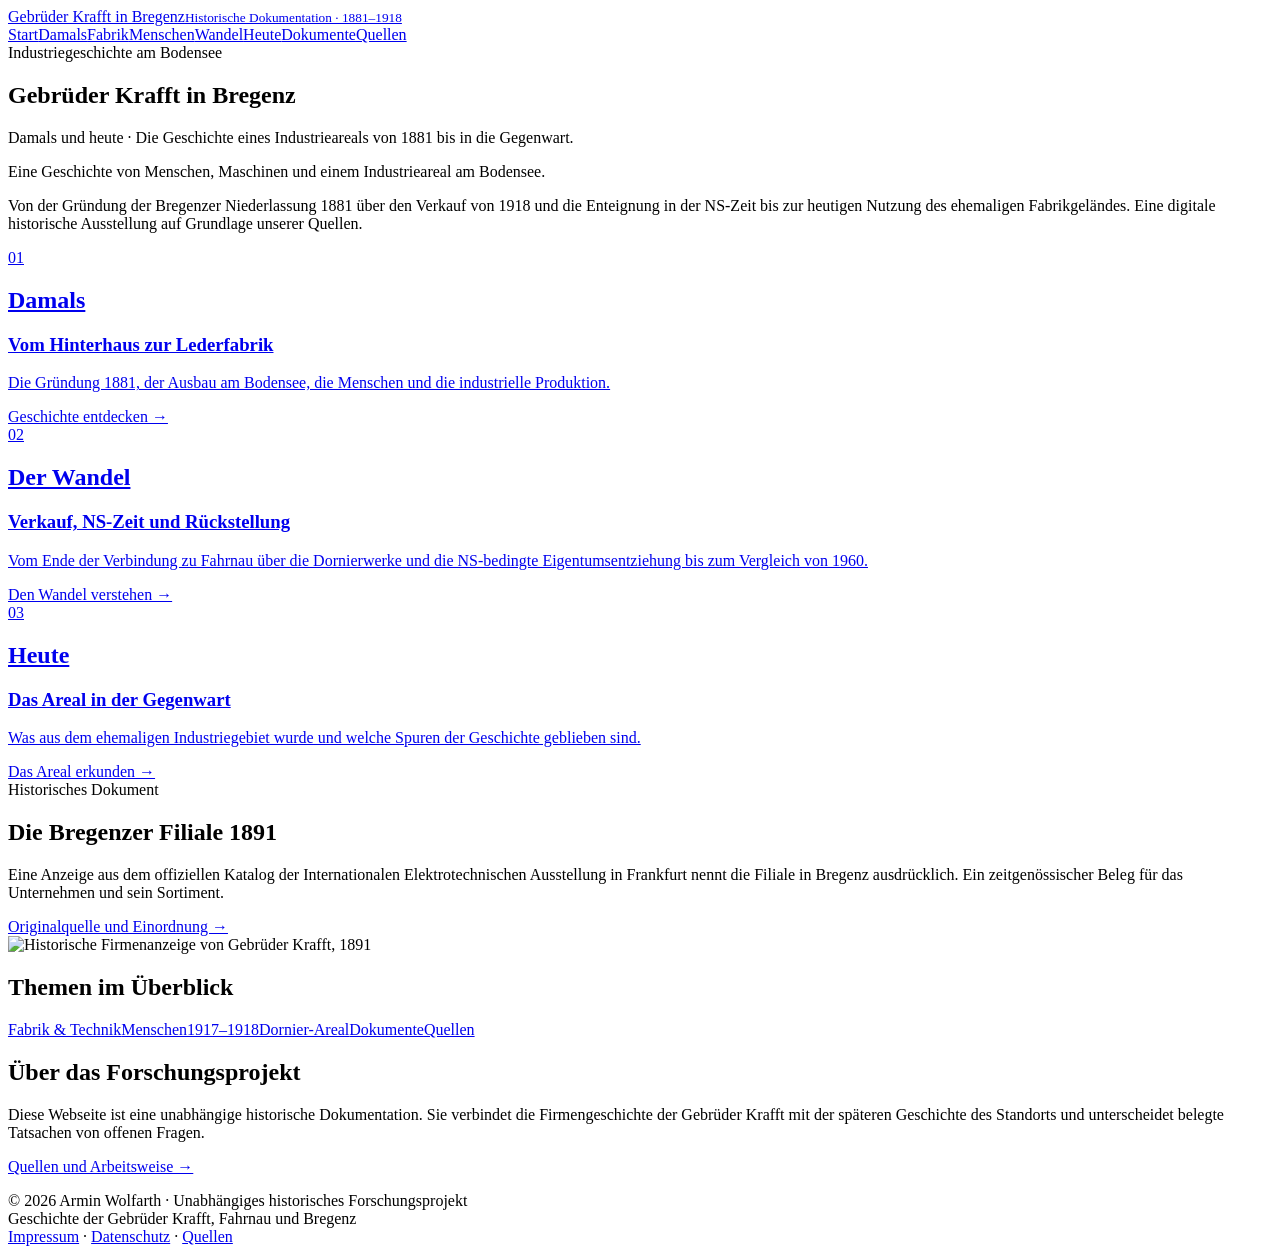
==== index.html @ 7844aec3 "Add files via upload" ====
<!DOCTYPE html>
<html lang="de"><head><meta charset="utf-8"/><meta content="width=device-width, initial-scale=1" name="viewport"/><meta content="noindex,nofollow" name="robots"/><title>Von Fahrnau nach Bregenz | Gebrüder Krafft in Bregenz</title><meta content="Die österreichische Niederlassung der Gebrüder Krafft und ihre Geschichte von 1881 bis 1918." name="description"/><link href="assets/style.css" rel="stylesheet"/></head><body><header><div class="wrap top"><a class="brand" href="index.html">Gebrüder Krafft in Bregenz<small>Historische Dokumentation · 1881–1918</small></a><nav aria-label="Hauptnavigation"><a aria-current="page" href="index.html">Start</a><a href="gruendung.html">Damals</a><a href="fabrik.html">Fabrik</a><a href="menschen.html">Menschen</a><a href="kriegsjahre.html">Wandel</a><a href="areal-heute.html">Heute</a><a href="dokumente.html">Dokumente</a><a href="quellen.html">Quellen</a></nav></div></header><main><section class="hero"><div class="wrap"><div class="eyebrow">Industriegeschichte am Bodensee</div><h1>Gebrüder Krafft in Bregenz</h1><p>Damals und heute · Die Geschichte eines Industrieareals von 1881 bis in die Gegenwart.</p></div></section><div class="wrap"><section class="intro"><p class="lead">Eine Geschichte von Menschen, Maschinen und einem Industrieareal am Bodensee.</p><p>Von der Gründung der Bregenzer Niederlassung 1881 über den Verkauf von 1918 und die Enteignung in der NS-Zeit bis zur heutigen Nutzung des ehemaligen Fabrikgeländes. Eine digitale historische Ausstellung auf Grundlage unserer Quellen.</p></section><section class="section"><div class="exhibit-grid"><a class="exhibit" href="gruendung.html"><span class="exhibit-number">01</span><div><h2>Damals</h2><h3>Vom Hinterhaus zur Lederfabrik</h3><p>Die Gründung 1881, der Ausbau am Bodensee, die Menschen und die industrielle Produktion.</p><span class="more">Geschichte entdecken →</span></div></a><a class="exhibit" href="areal-heute.html#ns-zeit"><span class="exhibit-number">02</span><div><h2>Der Wandel</h2><h3>Verkauf, NS-Zeit und Rückstellung</h3><p>Vom Ende der Verbindung zu Fahrnau über die Dornierwerke und die NS-bedingte Eigentumsentziehung bis zum Vergleich von 1960.</p><span class="more">Den Wandel verstehen →</span></div></a><a class="exhibit" href="areal-heute.html"><span class="exhibit-number">03</span><div><h2>Heute</h2><h3>Das Areal in der Gegenwart</h3><p>Was aus dem ehemaligen Industriegebiet wurde und welche Spuren der Geschichte geblieben sind.</p><span class="more">Das Areal erkunden →</span></div></a></div></section><section class="section"><div class="feature"><div><span class="eyebrow dark">Historisches Dokument</span><h2>Die Bregenzer Filiale 1891</h2><p>Eine Anzeige aus dem offiziellen Katalog der Internationalen Elektrotechnischen Ausstellung in Frankfurt nennt die Filiale in Bregenz ausdrücklich. Ein zeitgenössischer Beleg für das Unternehmen und sein Sortiment.</p><a class="more" href="dokumente.html">Originalquelle und Einordnung →</a></div><img alt="Historische Firmenanzeige von Gebrüder Krafft, 1891" loading="lazy" src="assets/anzeige-1891.png"/></div></section><section class="section"><h2>Themen im Überblick</h2><div class="topic-links"><a href="fabrik.html">Fabrik &amp; Technik</a><a href="menschen.html">Menschen</a><a href="kriegsjahre.html">1917–1918</a><a href="areal-heute.html">Dornier-Areal</a><a href="dokumente.html">Dokumente</a><a href="quellen.html">Quellen</a></div></section><section class="section"><h2>Über das Forschungsprojekt</h2><p>Diese Webseite ist eine unabhängige historische Dokumentation. Sie verbindet die Firmengeschichte der Gebrüder Krafft mit der späteren Geschichte des Standorts und unterscheidet belegte Tatsachen von offenen Fragen.</p><p><a class="more" href="quellen.html">Quellen und Arbeitsweise →</a></p></section></div></main><footer class="footer"><div class="wrap foot"><div>© 2026 Armin Wolfarth · Unabhängiges historisches Forschungsprojekt<br/>Geschichte der Gebrüder Krafft, Fahrnau und Bregenz</div><div><a href="impressum.html">Impressum</a> · <a href="datenschutz.html">Datenschutz</a> · <a href="quellen.html">Quellen</a></div></div></footer></body></html>
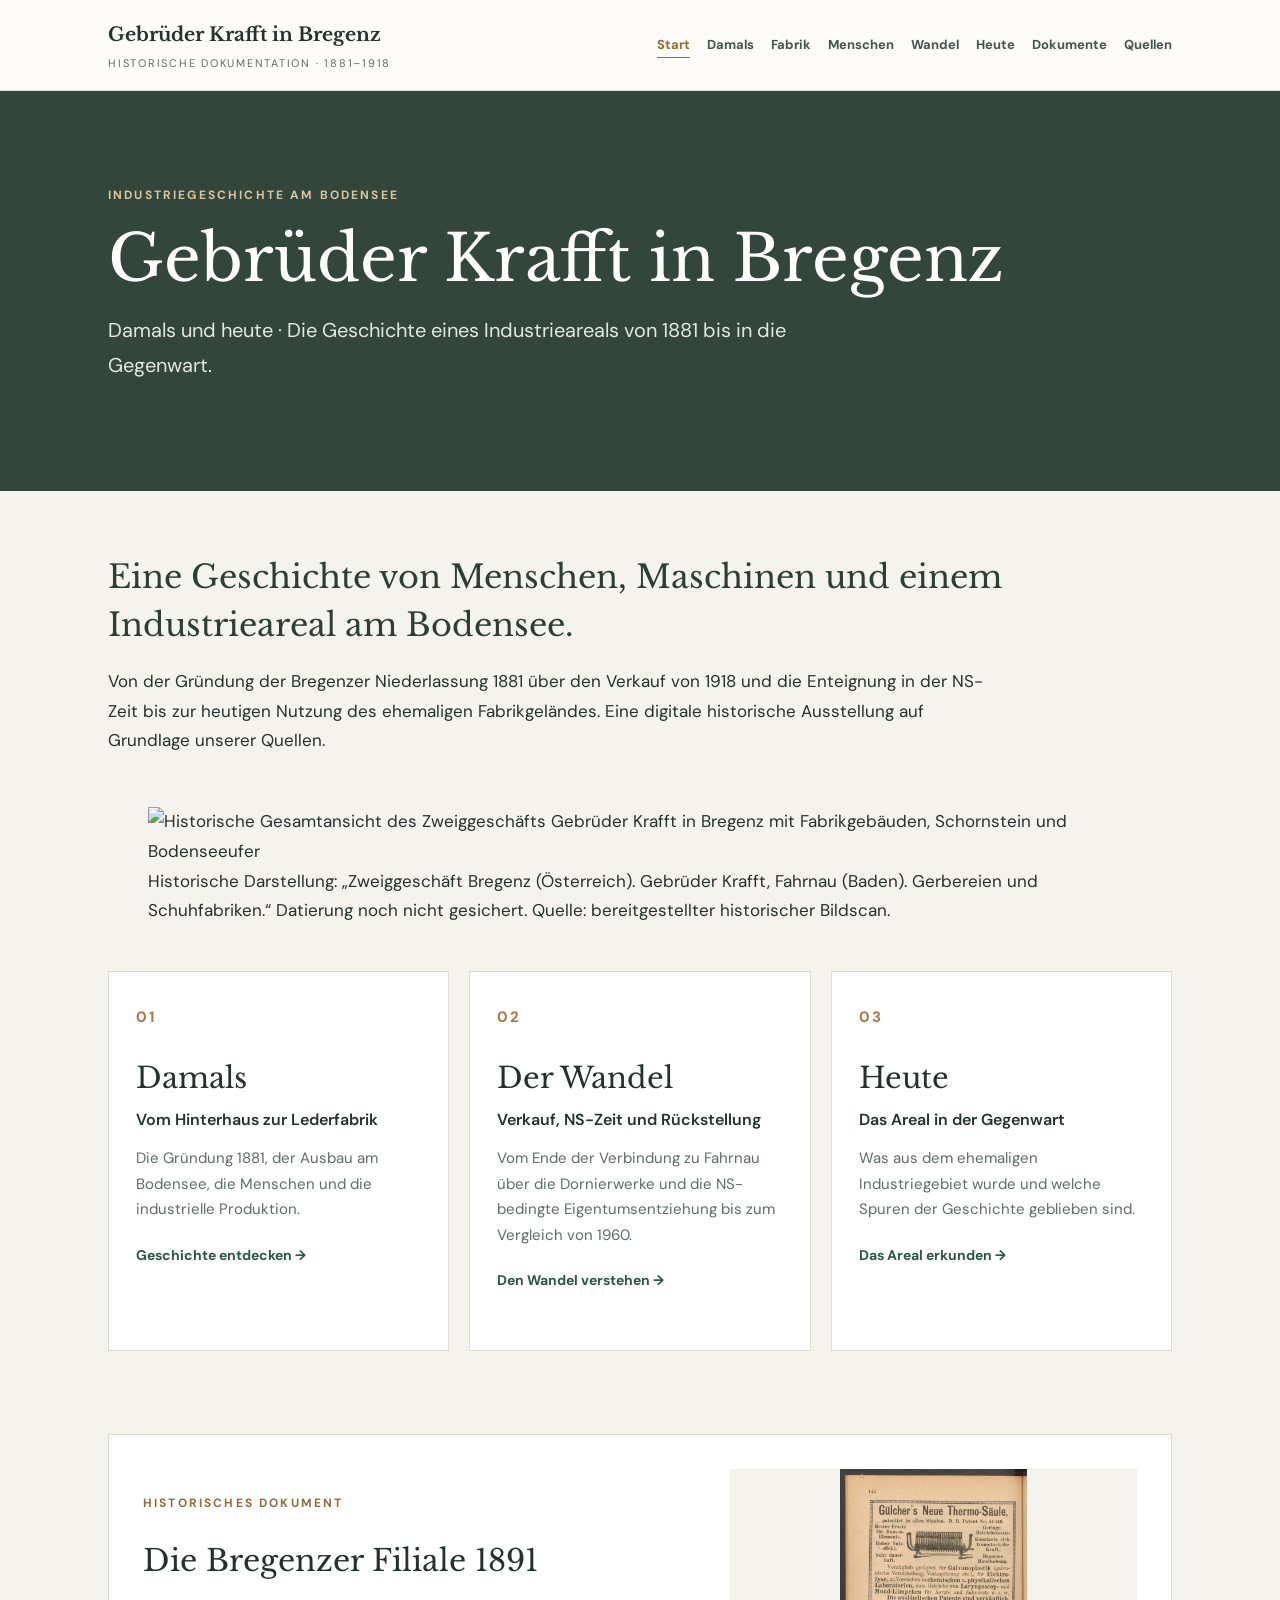
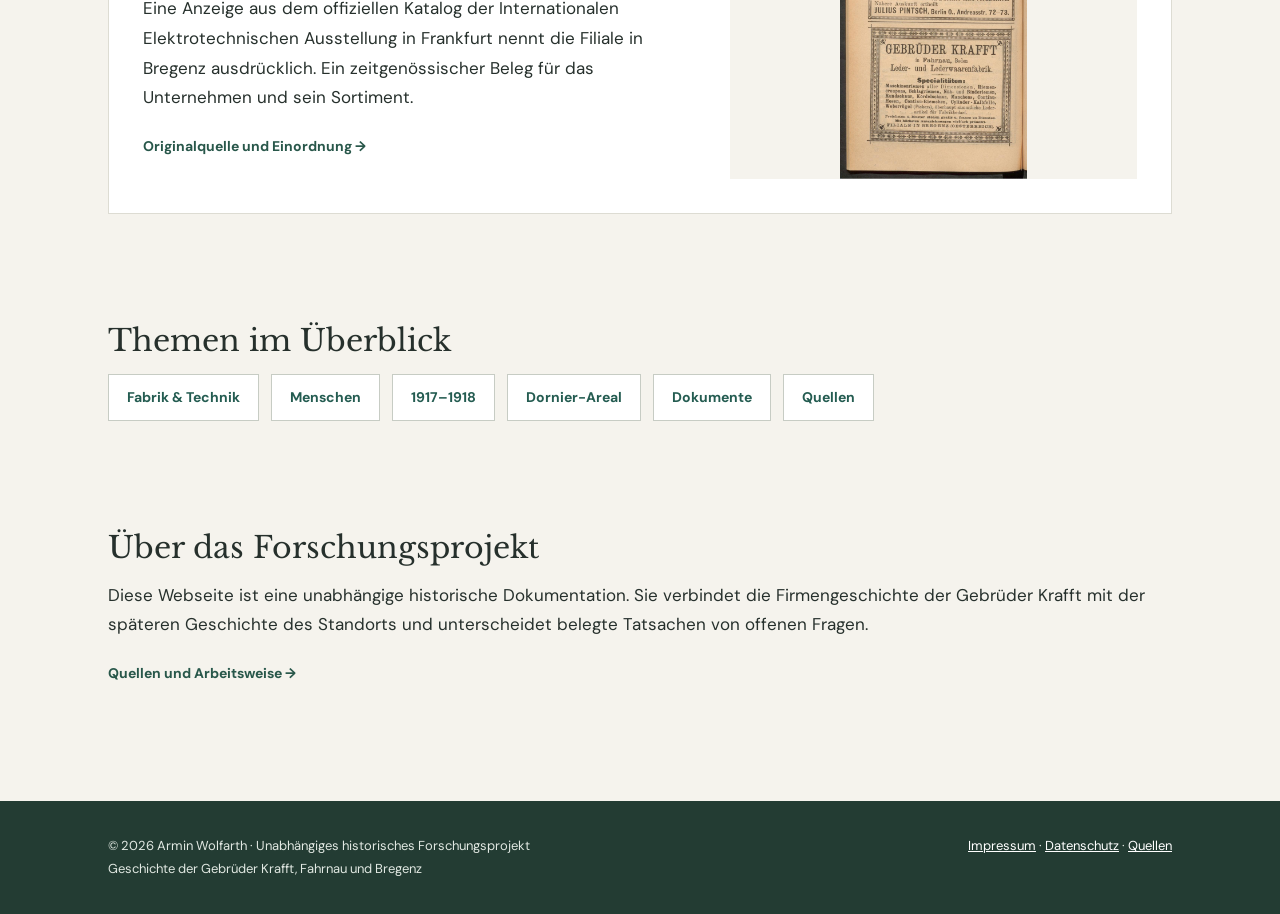
==== commit 976abe46: "Add files via upload" ====
--- a/index.html
+++ b/index.html
@@ -1,2 +1,3 @@
 <!DOCTYPE html>
-<html lang="de"><head><meta charset="utf-8"/><meta content="width=device-width, initial-scale=1" name="viewport"/><meta content="noindex,nofollow" name="robots"/><title>Von Fahrnau nach Bregenz | Gebrüder Krafft in Bregenz</title><meta content="Die österreichische Niederlassung der Gebrüder Krafft und ihre Geschichte von 1881 bis 1918." name="description"/><link href="assets/style.css" rel="stylesheet"/></head><body><header><div class="wrap top"><a class="brand" href="index.html">Gebrüder Krafft in Bregenz<small>Historische Dokumentation · 1881–1918</small></a><nav aria-label="Hauptnavigation"><a aria-current="page" href="index.html">Start</a><a href="gruendung.html">Damals</a><a href="fabrik.html">Fabrik</a><a href="menschen.html">Menschen</a><a href="kriegsjahre.html">Wandel</a><a href="areal-heute.html">Heute</a><a href="dokumente.html">Dokumente</a><a href="quellen.html">Quellen</a></nav></div></header><main><section class="hero"><div class="wrap"><div class="eyebrow">Industriegeschichte am Bodensee</div><h1>Gebrüder Krafft in Bregenz</h1><p>Damals und heute · Die Geschichte eines Industrieareals von 1881 bis in die Gegenwart.</p></div></section><div class="wrap"><section class="intro"><p class="lead">Eine Geschichte von Menschen, Maschinen und einem Industrieareal am Bodensee.</p><p>Von der Gründung der Bregenzer Niederlassung 1881 über den Verkauf von 1918 und die Enteignung in der NS-Zeit bis zur heutigen Nutzung des ehemaligen Fabrikgeländes. Eine digitale historische Ausstellung auf Grundlage unserer Quellen.</p></section><section class="section"><div class="exhibit-grid"><a class="exhibit" href="gruendung.html"><span class="exhibit-number">01</span><div><h2>Damals</h2><h3>Vom Hinterhaus zur Lederfabrik</h3><p>Die Gründung 1881, der Ausbau am Bodensee, die Menschen und die industrielle Produktion.</p><span class="more">Geschichte entdecken →</span></div></a><a class="exhibit" href="areal-heute.html#ns-zeit"><span class="exhibit-number">02</span><div><h2>Der Wandel</h2><h3>Verkauf, NS-Zeit und Rückstellung</h3><p>Vom Ende der Verbindung zu Fahrnau über die Dornierwerke und die NS-bedingte Eigentumsentziehung bis zum Vergleich von 1960.</p><span class="more">Den Wandel verstehen →</span></div></a><a class="exhibit" href="areal-heute.html"><span class="exhibit-number">03</span><div><h2>Heute</h2><h3>Das Areal in der Gegenwart</h3><p>Was aus dem ehemaligen Industriegebiet wurde und welche Spuren der Geschichte geblieben sind.</p><span class="more">Das Areal erkunden →</span></div></a></div></section><section class="section"><div class="feature"><div><span class="eyebrow dark">Historisches Dokument</span><h2>Die Bregenzer Filiale 1891</h2><p>Eine Anzeige aus dem offiziellen Katalog der Internationalen Elektrotechnischen Ausstellung in Frankfurt nennt die Filiale in Bregenz ausdrücklich. Ein zeitgenössischer Beleg für das Unternehmen und sein Sortiment.</p><a class="more" href="dokumente.html">Originalquelle und Einordnung →</a></div><img alt="Historische Firmenanzeige von Gebrüder Krafft, 1891" loading="lazy" src="assets/anzeige-1891.png"/></div></section><section class="section"><h2>Themen im Überblick</h2><div class="topic-links"><a href="fabrik.html">Fabrik &amp; Technik</a><a href="menschen.html">Menschen</a><a href="kriegsjahre.html">1917–1918</a><a href="areal-heute.html">Dornier-Areal</a><a href="dokumente.html">Dokumente</a><a href="quellen.html">Quellen</a></div></section><section class="section"><h2>Über das Forschungsprojekt</h2><p>Diese Webseite ist eine unabhängige historische Dokumentation. Sie verbindet die Firmengeschichte der Gebrüder Krafft mit der späteren Geschichte des Standorts und unterscheidet belegte Tatsachen von offenen Fragen.</p><p><a class="more" href="quellen.html">Quellen und Arbeitsweise →</a></p></section></div></main><footer class="footer"><div class="wrap foot"><div>© 2026 Armin Wolfarth · Unabhängiges historisches Forschungsprojekt<br/>Geschichte der Gebrüder Krafft, Fahrnau und Bregenz</div><div><a href="impressum.html">Impressum</a> · <a href="datenschutz.html">Datenschutz</a> · <a href="quellen.html">Quellen</a></div></div></footer></body></html>+
+<html lang="de"><head><meta charset="utf-8"/><meta content="width=device-width, initial-scale=1" name="viewport"/><meta content="noindex,nofollow" name="robots"/><title>Von Fahrnau nach Bregenz | Gebrüder Krafft in Bregenz</title><meta content="Die österreichische Niederlassung der Gebrüder Krafft und ihre Geschichte von 1881 bis 1918." name="description"/><link href="assets/style.css" rel="stylesheet"/></head><body><header><div class="wrap top"><a class="brand" href="index.html">Gebrüder Krafft in Bregenz<small>Historische Dokumentation · 1881–1918</small></a><nav aria-label="Hauptnavigation"><a aria-current="page" href="index.html">Start</a><a href="gruendung.html">Damals</a><a href="fabrik.html">Fabrik</a><a href="menschen.html">Menschen</a><a href="kriegsjahre.html">Wandel</a><a href="areal-heute.html">Heute</a><a href="dokumente.html">Dokumente</a><a href="quellen.html">Quellen</a></nav></div></header><main><section class="hero"><div class="wrap"><div class="eyebrow">Industriegeschichte am Bodensee</div><h1>Gebrüder Krafft in Bregenz</h1><p>Damals und heute · Die Geschichte eines Industrieareals von 1881 bis in die Gegenwart.</p></div></section><div class="wrap"><section class="intro"><p class="lead">Eine Geschichte von Menschen, Maschinen und einem Industrieareal am Bodensee.</p><p>Von der Gründung der Bregenzer Niederlassung 1881 über den Verkauf von 1918 und die Enteignung in der NS-Zeit bis zur heutigen Nutzung des ehemaligen Fabrikgeländes. Eine digitale historische Ausstellung auf Grundlage unserer Quellen.</p></section><figure class="historic-view"><img alt="Historische Gesamtansicht des Zweiggeschäfts Gebrüder Krafft in Bregenz mit Fabrikgebäuden, Schornstein und Bodenseeufer" loading="lazy" src="assets/krafft-bregenz-historische-ansicht.jpg"/><figcaption>Historische Darstellung: „Zweiggeschäft Bregenz (Österreich). Gebrüder Krafft, Fahrnau (Baden). Gerbereien und Schuhfabriken.“ Datierung noch nicht gesichert. Quelle: bereitgestellter historischer Bildscan.</figcaption></figure><section class="section"><div class="exhibit-grid"><a class="exhibit" href="gruendung.html"><span class="exhibit-number">01</span><div><h2>Damals</h2><h3>Vom Hinterhaus zur Lederfabrik</h3><p>Die Gründung 1881, der Ausbau am Bodensee, die Menschen und die industrielle Produktion.</p><span class="more">Geschichte entdecken →</span></div></a><a class="exhibit" href="areal-heute.html#ns-zeit"><span class="exhibit-number">02</span><div><h2>Der Wandel</h2><h3>Verkauf, NS-Zeit und Rückstellung</h3><p>Vom Ende der Verbindung zu Fahrnau über die Dornierwerke und die NS-bedingte Eigentumsentziehung bis zum Vergleich von 1960.</p><span class="more">Den Wandel verstehen →</span></div></a><a class="exhibit" href="areal-heute.html"><span class="exhibit-number">03</span><div><h2>Heute</h2><h3>Das Areal in der Gegenwart</h3><p>Was aus dem ehemaligen Industriegebiet wurde und welche Spuren der Geschichte geblieben sind.</p><span class="more">Das Areal erkunden →</span></div></a></div></section><section class="section"><div class="feature"><div><span class="eyebrow dark">Historisches Dokument</span><h2>Die Bregenzer Filiale 1891</h2><p>Eine Anzeige aus dem offiziellen Katalog der Internationalen Elektrotechnischen Ausstellung in Frankfurt nennt die Filiale in Bregenz ausdrücklich. Ein zeitgenössischer Beleg für das Unternehmen und sein Sortiment.</p><a class="more" href="dokumente.html">Originalquelle und Einordnung →</a></div><img alt="Historische Firmenanzeige von Gebrüder Krafft, 1891" loading="lazy" src="assets/anzeige-1891.png"/></div></section><section class="section"><h2>Themen im Überblick</h2><div class="topic-links"><a href="fabrik.html">Fabrik &amp; Technik</a><a href="menschen.html">Menschen</a><a href="kriegsjahre.html">1917–1918</a><a href="areal-heute.html">Dornier-Areal</a><a href="dokumente.html">Dokumente</a><a href="quellen.html">Quellen</a></div></section><section class="section"><h2>Über das Forschungsprojekt</h2><p>Diese Webseite ist eine unabhängige historische Dokumentation. Sie verbindet die Firmengeschichte der Gebrüder Krafft mit der späteren Geschichte des Standorts und unterscheidet belegte Tatsachen von offenen Fragen.</p><p><a class="more" href="quellen.html">Quellen und Arbeitsweise →</a></p></section></div></main><footer class="footer"><div class="wrap foot"><div>© 2026 Armin Wolfarth · Unabhängiges historisches Forschungsprojekt<br/>Geschichte der Gebrüder Krafft, Fahrnau und Bregenz</div><div><a href="impressum.html">Impressum</a> · <a href="datenschutz.html">Datenschutz</a> · <a href="quellen.html">Quellen</a></div></div></footer></body></html>
--- a/assets/style.css
+++ b/assets/style.css
@@ -0,0 +1,9 @@
+@import url('https://fonts.googleapis.com/css2?family=DM+Sans:wght@400;500;600;700&family=Libre+Baskerville:wght@400;700&display=swap');
+:root{--ink:#23312e;--muted:#61706b;--paper:#f7f5ef;--white:#fff;--green:#284b40;--gold:#a57d42;--line:#deded5}
+*{box-sizing:border-box}html{scroll-behavior:smooth}body{margin:0;background:var(--paper);color:var(--ink);font:17px/1.75 'DM Sans',Arial,sans-serif}a{color:#245c51}a:hover{text-decoration-color:var(--gold)}.wrap{max-width:1120px;margin:auto;padding:0 28px}
+header{background:#fff;border-bottom:1px solid var(--line)}.top{display:flex;justify-content:space-between;align-items:center;gap:20px;min-height:90px}.brand{font-family:'Libre Baskerville',Georgia,serif;font-size:19px;font-weight:700;color:var(--ink);text-decoration:none}.brand small{display:block;font:11px/1.5 'DM Sans',sans-serif;letter-spacing:.16em;text-transform:uppercase;color:var(--muted);margin-top:4px}nav{display:flex;flex-wrap:wrap;gap:5px 17px}nav a{font-size:13px;font-weight:700;text-decoration:none;color:#45534e}nav a[aria-current=page]{color:#986b2d;text-decoration:underline;text-underline-offset:8px}.hero{background:linear-gradient(125deg,#243f36,#365c4c);color:#fff;padding:78px 0 75px}.eyebrow{text-transform:uppercase;letter-spacing:.18em;font-size:12px;font-weight:700;color:#d9c59e}.hero h1{font:clamp(35px,5vw,65px)/1.17 'Libre Baskerville',Georgia,serif;max-width:880px;margin:16px 0}.hero p{max-width:740px;color:#e1e9e2;font-size:19px}.intro{padding:53px 0 16px}.intro p{max-width:780px}.section{padding:28px 0 55px}h2{font:30px/1.3 'Libre Baskerville',Georgia,serif;margin:24px 0 14px}h3{font:21px/1.4 'Libre Baskerville',Georgia,serif}p{margin:0 0 18px}.lead{font-size:20px;color:#46574e}.cards{display:grid;grid-template-columns:repeat(3,1fr);gap:16px}.card{background:white;border:1px solid var(--line);padding:25px;text-decoration:none;color:var(--ink);display:block}.card:hover{border-color:var(--gold)}.card span{font-size:12px;letter-spacing:.1em;text-transform:uppercase;color:#946e3b}.card h3{margin:10px 0}.card p{color:var(--muted);font-size:15px;margin:0}.article{max-width:800px}.article h2{margin-top:40px}.article blockquote{border-left:3px solid var(--gold);margin:26px 0;padding:5px 0 5px 24px;color:#43554b;font-family:Georgia,serif;font-size:19px}.note{background:#e9ece5;border-left:3px solid var(--green);padding:17px 20px;margin:25px 0;font-size:15px}.timeline{border-left:2px solid #c4c9c1;margin:30px 0;padding-left:24px}.timeline p{margin-bottom:20px}.timeline strong{color:#946e3b}.figure{background:#fff;border:1px solid var(--line);padding:16px;margin:26px 0}.figure img{display:block;width:100%;height:auto;max-height:720px;object-fit:contain}.figure figcaption{font-size:13px;color:var(--muted);margin-top:12px}.sources li{margin:0 0 16px}.back{font-size:14px;font-weight:700}.footer{background:#233c33;color:#e1e8e2;padding:34px 0;font-size:13px}.footer a{color:#fff}.foot{display:flex;justify-content:space-between;gap:25px;flex-wrap:wrap}.tag{display:inline-block;border:1px solid #d6d8d0;padding:3px 9px;color:#52625b;font-size:12px;margin-right:7px}
+@media(max-width:850px){.top{display:block;padding:19px 0}nav{margin-top:20px}.cards{grid-template-columns:1fr 1fr}}@media(max-width:560px){.cards{grid-template-columns:1fr}.hero{padding:52px 0}.wrap{padding:0 19px}body{font-size:16px}}
+/* Ausstellungsgestaltung in Anlehnung an die Struktur von hoelzernesohle.de */
+:root{--ink:#26302c;--muted:#606b65;--paper:#f5f3ed;--green:#33483d;--gold:#a77841;--line:#dddcd3}
+header{background:#fdfcf8}.hero{background:#32463c;padding:94px 0 90px}.hero h1{max-width:900px}.hero p{font-size:20px;max-width:740px}.intro{padding-top:62px}.intro .lead{font:clamp(22px,3vw,32px)/1.5 'Libre Baskerville',Georgia,serif;max-width:900px;color:#2e3e35}.intro p{max-width:880px}.exhibit-grid{display:grid;grid-template-columns:repeat(3,minmax(0,1fr));gap:20px}.exhibit{background:#fff;border:1px solid var(--line);padding:32px 27px 30px;text-decoration:none;color:var(--ink);display:flex;flex-direction:column;min-height:380px;transition:transform .15s,border-color .15s}.exhibit:hover{transform:translateY(-3px);border-color:var(--gold)}.exhibit-number{color:#a77841;font-size:15px;font-weight:700;letter-spacing:.13em}.exhibit h2{font-size:29px;margin:30px 0 10px}.exhibit h3{font:600 16px/1.5 'DM Sans',sans-serif;margin:0 0 14px}.exhibit p{font-size:15px;line-height:1.7;color:var(--muted)}.more{font-size:14px;font-weight:700;color:#28574a;text-decoration:none}.exhibit .more{display:block;margin-top:20px}.feature{display:grid;grid-template-columns:1.15fr .85fr;gap:36px;align-items:center;background:#fff;border:1px solid var(--line);padding:34px}.feature img{width:100%;max-height:310px;object-fit:contain;background:#f5f3ed}.eyebrow.dark{color:#916d3d}.topic-links{display:flex;flex-wrap:wrap;gap:12px}.topic-links a{border:1px solid #c7ccc4;padding:10px 18px;background:#fff;text-decoration:none;font-size:14px;font-weight:700}.topic-links a:hover{border-color:var(--gold)}.article{padding-top:40px}.footer{margin-top:40px}
+@media(max-width:850px){.exhibit-grid{grid-template-columns:1fr}.exhibit{min-height:0}.feature{grid-template-columns:1fr}.hero{padding:65px 0}}
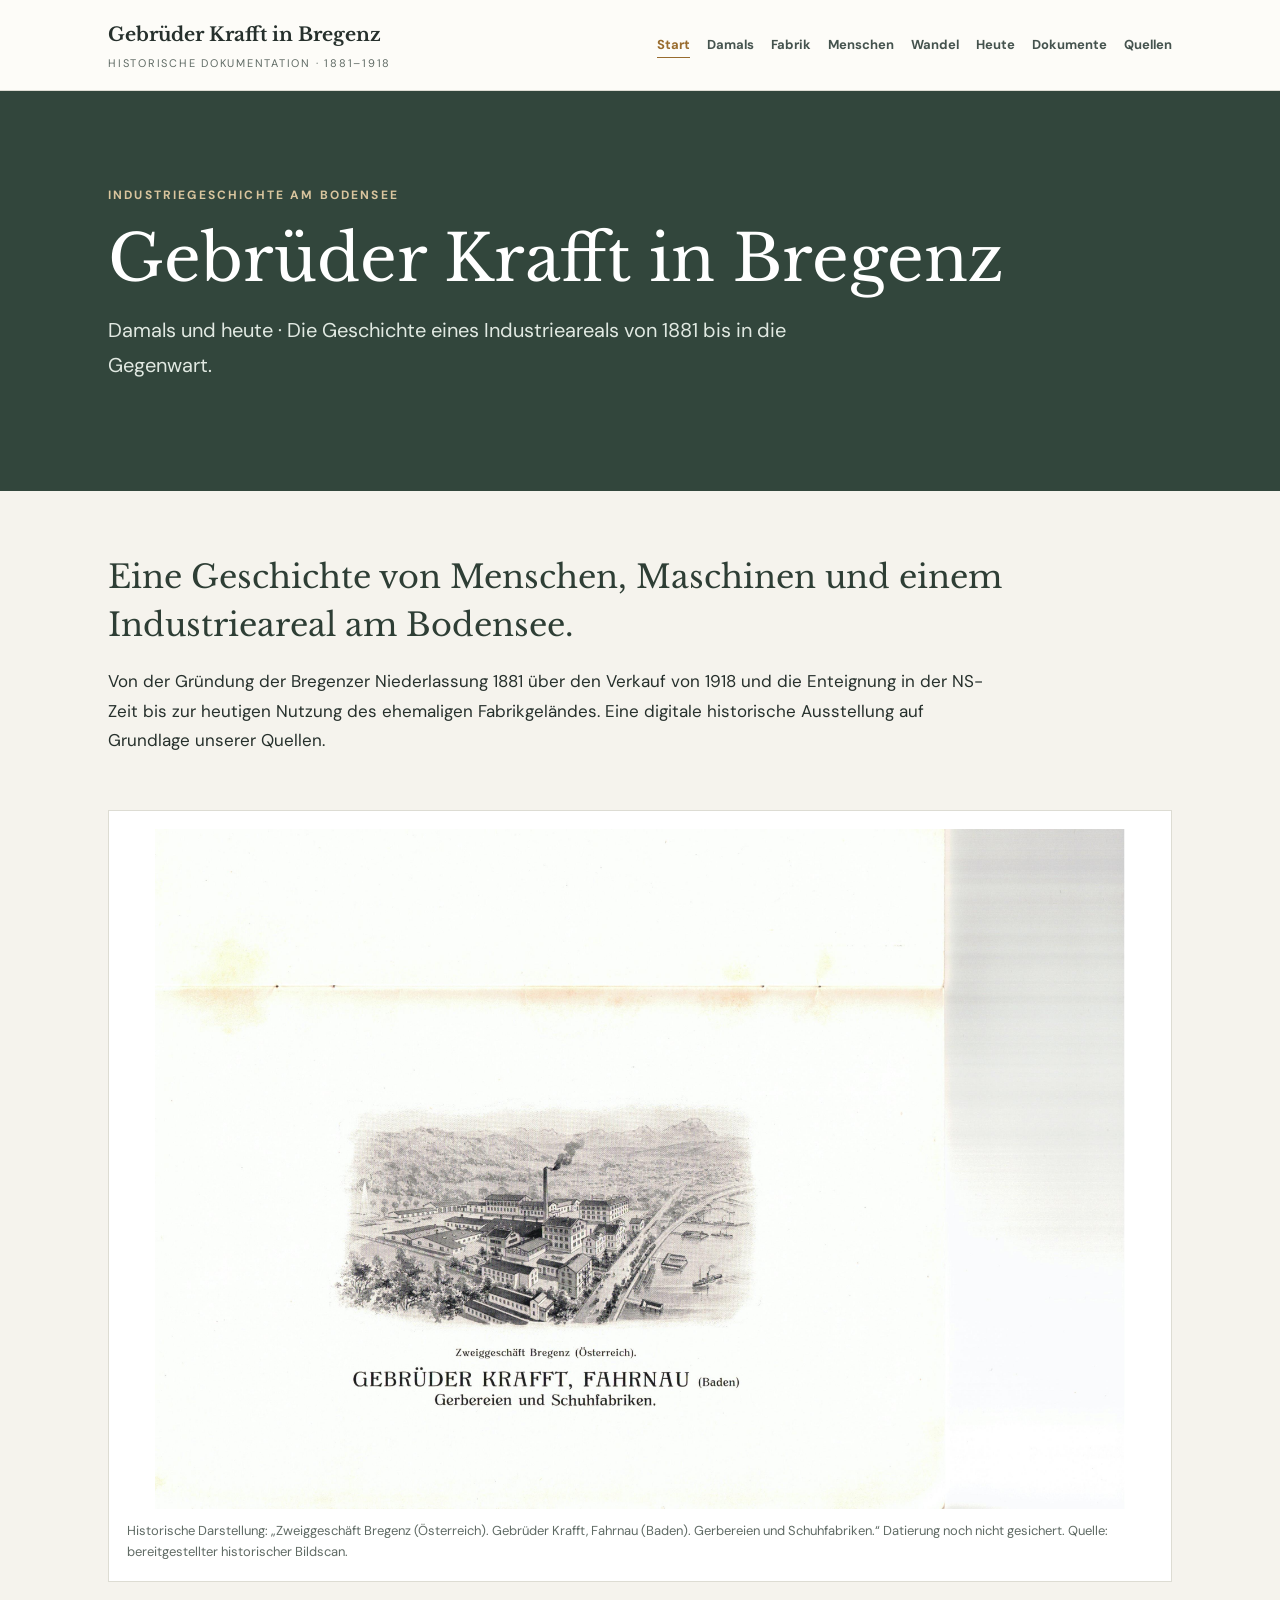
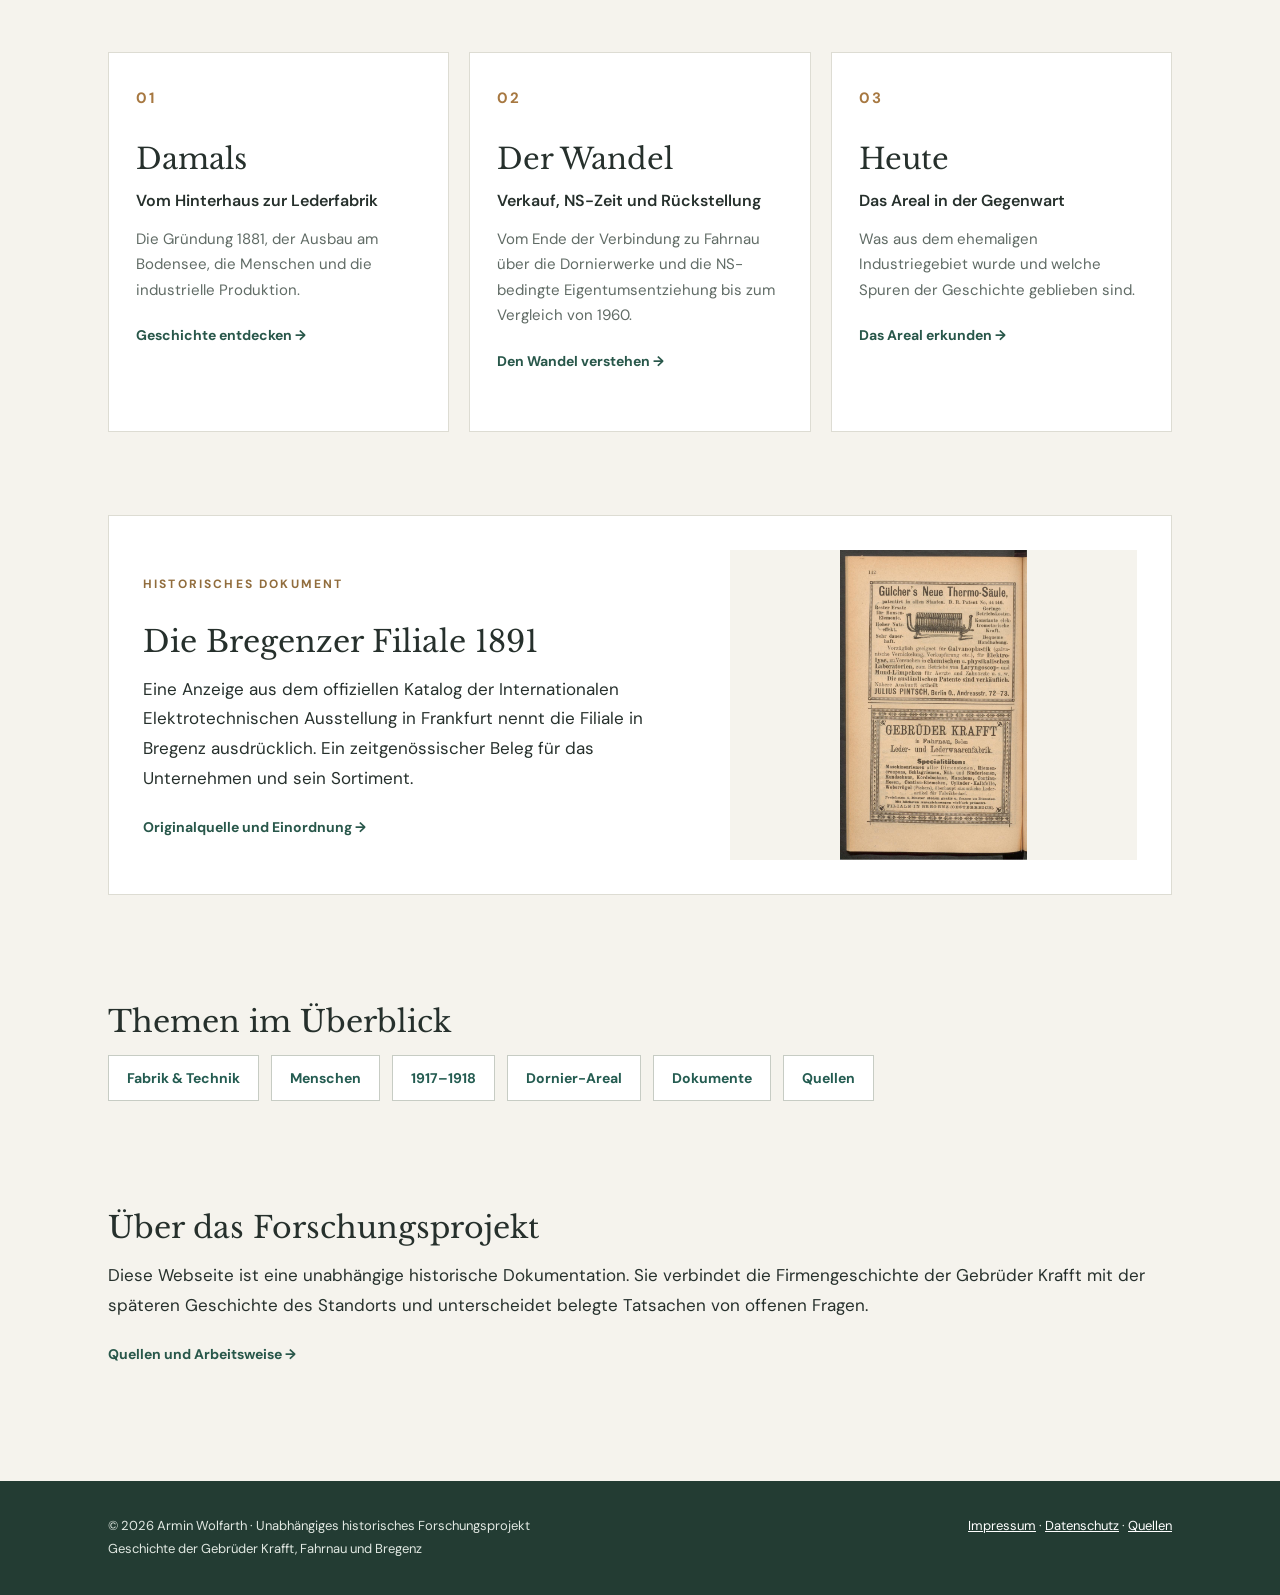
==== commit 71abf703: "Update index.html" ====
--- a/index.html
+++ b/index.html
@@ -1,3 +1,3 @@
 <!DOCTYPE html>
 
-<html lang="de"><head><meta charset="utf-8"/><meta content="width=device-width, initial-scale=1" name="viewport"/><meta content="noindex,nofollow" name="robots"/><title>Von Fahrnau nach Bregenz | Gebrüder Krafft in Bregenz</title><meta content="Die österreichische Niederlassung der Gebrüder Krafft und ihre Geschichte von 1881 bis 1918." name="description"/><link href="assets/style.css" rel="stylesheet"/></head><body><header><div class="wrap top"><a class="brand" href="index.html">Gebrüder Krafft in Bregenz<small>Historische Dokumentation · 1881–1918</small></a><nav aria-label="Hauptnavigation"><a aria-current="page" href="index.html">Start</a><a href="gruendung.html">Damals</a><a href="fabrik.html">Fabrik</a><a href="menschen.html">Menschen</a><a href="kriegsjahre.html">Wandel</a><a href="areal-heute.html">Heute</a><a href="dokumente.html">Dokumente</a><a href="quellen.html">Quellen</a></nav></div></header><main><section class="hero"><div class="wrap"><div class="eyebrow">Industriegeschichte am Bodensee</div><h1>Gebrüder Krafft in Bregenz</h1><p>Damals und heute · Die Geschichte eines Industrieareals von 1881 bis in die Gegenwart.</p></div></section><div class="wrap"><section class="intro"><p class="lead">Eine Geschichte von Menschen, Maschinen und einem Industrieareal am Bodensee.</p><p>Von der Gründung der Bregenzer Niederlassung 1881 über den Verkauf von 1918 und die Enteignung in der NS-Zeit bis zur heutigen Nutzung des ehemaligen Fabrikgeländes. Eine digitale historische Ausstellung auf Grundlage unserer Quellen.</p></section><figure class="historic-view"><img alt="Historische Gesamtansicht des Zweiggeschäfts Gebrüder Krafft in Bregenz mit Fabrikgebäuden, Schornstein und Bodenseeufer" loading="lazy" src="assets/krafft-bregenz-historische-ansicht.jpg"/><figcaption>Historische Darstellung: „Zweiggeschäft Bregenz (Österreich). Gebrüder Krafft, Fahrnau (Baden). Gerbereien und Schuhfabriken.“ Datierung noch nicht gesichert. Quelle: bereitgestellter historischer Bildscan.</figcaption></figure><section class="section"><div class="exhibit-grid"><a class="exhibit" href="gruendung.html"><span class="exhibit-number">01</span><div><h2>Damals</h2><h3>Vom Hinterhaus zur Lederfabrik</h3><p>Die Gründung 1881, der Ausbau am Bodensee, die Menschen und die industrielle Produktion.</p><span class="more">Geschichte entdecken →</span></div></a><a class="exhibit" href="areal-heute.html#ns-zeit"><span class="exhibit-number">02</span><div><h2>Der Wandel</h2><h3>Verkauf, NS-Zeit und Rückstellung</h3><p>Vom Ende der Verbindung zu Fahrnau über die Dornierwerke und die NS-bedingte Eigentumsentziehung bis zum Vergleich von 1960.</p><span class="more">Den Wandel verstehen →</span></div></a><a class="exhibit" href="areal-heute.html"><span class="exhibit-number">03</span><div><h2>Heute</h2><h3>Das Areal in der Gegenwart</h3><p>Was aus dem ehemaligen Industriegebiet wurde und welche Spuren der Geschichte geblieben sind.</p><span class="more">Das Areal erkunden →</span></div></a></div></section><section class="section"><div class="feature"><div><span class="eyebrow dark">Historisches Dokument</span><h2>Die Bregenzer Filiale 1891</h2><p>Eine Anzeige aus dem offiziellen Katalog der Internationalen Elektrotechnischen Ausstellung in Frankfurt nennt die Filiale in Bregenz ausdrücklich. Ein zeitgenössischer Beleg für das Unternehmen und sein Sortiment.</p><a class="more" href="dokumente.html">Originalquelle und Einordnung →</a></div><img alt="Historische Firmenanzeige von Gebrüder Krafft, 1891" loading="lazy" src="assets/anzeige-1891.png"/></div></section><section class="section"><h2>Themen im Überblick</h2><div class="topic-links"><a href="fabrik.html">Fabrik &amp; Technik</a><a href="menschen.html">Menschen</a><a href="kriegsjahre.html">1917–1918</a><a href="areal-heute.html">Dornier-Areal</a><a href="dokumente.html">Dokumente</a><a href="quellen.html">Quellen</a></div></section><section class="section"><h2>Über das Forschungsprojekt</h2><p>Diese Webseite ist eine unabhängige historische Dokumentation. Sie verbindet die Firmengeschichte der Gebrüder Krafft mit der späteren Geschichte des Standorts und unterscheidet belegte Tatsachen von offenen Fragen.</p><p><a class="more" href="quellen.html">Quellen und Arbeitsweise →</a></p></section></div></main><footer class="footer"><div class="wrap foot"><div>© 2026 Armin Wolfarth · Unabhängiges historisches Forschungsprojekt<br/>Geschichte der Gebrüder Krafft, Fahrnau und Bregenz</div><div><a href="impressum.html">Impressum</a> · <a href="datenschutz.html">Datenschutz</a> · <a href="quellen.html">Quellen</a></div></div></footer></body></html>+<html lang="de"><head><meta charset="utf-8"/><meta content="width=device-width, initial-scale=1" name="viewport"/><title>Von Fahrnau nach Bregenz | Gebrüder Krafft in Bregenz</title><meta content="Die österreichische Niederlassung der Gebrüder Krafft und ihre Geschichte von 1881 bis 1918." name="description"/><link href="assets/style.css" rel="stylesheet"/></head><body><header><div class="wrap top"><a class="brand" href="index.html">Gebrüder Krafft in Bregenz<small>Historische Dokumentation · 1881–1918</small></a><nav aria-label="Hauptnavigation"><a aria-current="page" href="index.html">Start</a><a href="gruendung.html">Damals</a><a href="fabrik.html">Fabrik</a><a href="menschen.html">Menschen</a><a href="kriegsjahre.html">Wandel</a><a href="areal-heute.html">Heute</a><a href="dokumente.html">Dokumente</a><a href="quellen.html">Quellen</a></nav></div></header><main><section class="hero"><div class="wrap"><div class="eyebrow">Industriegeschichte am Bodensee</div><h1>Gebrüder Krafft in Bregenz</h1><p>Damals und heute · Die Geschichte eines Industrieareals von 1881 bis in die Gegenwart.</p></div></section><div class="wrap"><section class="intro"><p class="lead">Eine Geschichte von Menschen, Maschinen und einem Industrieareal am Bodensee.</p><p>Von der Gründung der Bregenzer Niederlassung 1881 über den Verkauf von 1918 und die Enteignung in der NS-Zeit bis zur heutigen Nutzung des ehemaligen Fabrikgeländes. Eine digitale historische Ausstellung auf Grundlage unserer Quellen.</p></section><figure class="historic-view"><img alt="Historische Gesamtansicht des Zweiggeschäfts Gebrüder Krafft in Bregenz mit Fabrikgebäuden, Schornstein und Bodenseeufer" loading="lazy" src="assets/krafft-bregenz-historische-ansicht.jpg"/><figcaption>Historische Darstellung: „Zweiggeschäft Bregenz (Österreich). Gebrüder Krafft, Fahrnau (Baden). Gerbereien und Schuhfabriken.“ Datierung noch nicht gesichert. Quelle: bereitgestellter historischer Bildscan.</figcaption></figure><section class="section"><div class="exhibit-grid"><a class="exhibit" href="gruendung.html"><span class="exhibit-number">01</span><div><h2>Damals</h2><h3>Vom Hinterhaus zur Lederfabrik</h3><p>Die Gründung 1881, der Ausbau am Bodensee, die Menschen und die industrielle Produktion.</p><span class="more">Geschichte entdecken →</span></div></a><a class="exhibit" href="areal-heute.html#ns-zeit"><span class="exhibit-number">02</span><div><h2>Der Wandel</h2><h3>Verkauf, NS-Zeit und Rückstellung</h3><p>Vom Ende der Verbindung zu Fahrnau über die Dornierwerke und die NS-bedingte Eigentumsentziehung bis zum Vergleich von 1960.</p><span class="more">Den Wandel verstehen →</span></div></a><a class="exhibit" href="areal-heute.html"><span class="exhibit-number">03</span><div><h2>Heute</h2><h3>Das Areal in der Gegenwart</h3><p>Was aus dem ehemaligen Industriegebiet wurde und welche Spuren der Geschichte geblieben sind.</p><span class="more">Das Areal erkunden →</span></div></a></div></section><section class="section"><div class="feature"><div><span class="eyebrow dark">Historisches Dokument</span><h2>Die Bregenzer Filiale 1891</h2><p>Eine Anzeige aus dem offiziellen Katalog der Internationalen Elektrotechnischen Ausstellung in Frankfurt nennt die Filiale in Bregenz ausdrücklich. Ein zeitgenössischer Beleg für das Unternehmen und sein Sortiment.</p><a class="more" href="dokumente.html">Originalquelle und Einordnung →</a></div><img alt="Historische Firmenanzeige von Gebrüder Krafft, 1891" loading="lazy" src="assets/anzeige-1891.png"/></div></section><section class="section"><h2>Themen im Überblick</h2><div class="topic-links"><a href="fabrik.html">Fabrik &amp; Technik</a><a href="menschen.html">Menschen</a><a href="kriegsjahre.html">1917–1918</a><a href="areal-heute.html">Dornier-Areal</a><a href="dokumente.html">Dokumente</a><a href="quellen.html">Quellen</a></div></section><section class="section"><h2>Über das Forschungsprojekt</h2><p>Diese Webseite ist eine unabhängige historische Dokumentation. Sie verbindet die Firmengeschichte der Gebrüder Krafft mit der späteren Geschichte des Standorts und unterscheidet belegte Tatsachen von offenen Fragen.</p><p><a class="more" href="quellen.html">Quellen und Arbeitsweise →</a></p></section></div></main><footer class="footer"><div class="wrap foot"><div>© 2026 Armin Wolfarth · Unabhängiges historisches Forschungsprojekt<br/>Geschichte der Gebrüder Krafft, Fahrnau und Bregenz</div><div><a href="impressum.html">Impressum</a> · <a href="datenschutz.html">Datenschutz</a> · <a href="quellen.html">Quellen</a></div></div></footer></body></html>
--- a/assets/style.css
+++ b/assets/style.css
@@ -7,3 +7,5 @@
 :root{--ink:#26302c;--muted:#606b65;--paper:#f5f3ed;--green:#33483d;--gold:#a77841;--line:#dddcd3}
 header{background:#fdfcf8}.hero{background:#32463c;padding:94px 0 90px}.hero h1{max-width:900px}.hero p{font-size:20px;max-width:740px}.intro{padding-top:62px}.intro .lead{font:clamp(22px,3vw,32px)/1.5 'Libre Baskerville',Georgia,serif;max-width:900px;color:#2e3e35}.intro p{max-width:880px}.exhibit-grid{display:grid;grid-template-columns:repeat(3,minmax(0,1fr));gap:20px}.exhibit{background:#fff;border:1px solid var(--line);padding:32px 27px 30px;text-decoration:none;color:var(--ink);display:flex;flex-direction:column;min-height:380px;transition:transform .15s,border-color .15s}.exhibit:hover{transform:translateY(-3px);border-color:var(--gold)}.exhibit-number{color:#a77841;font-size:15px;font-weight:700;letter-spacing:.13em}.exhibit h2{font-size:29px;margin:30px 0 10px}.exhibit h3{font:600 16px/1.5 'DM Sans',sans-serif;margin:0 0 14px}.exhibit p{font-size:15px;line-height:1.7;color:var(--muted)}.more{font-size:14px;font-weight:700;color:#28574a;text-decoration:none}.exhibit .more{display:block;margin-top:20px}.feature{display:grid;grid-template-columns:1.15fr .85fr;gap:36px;align-items:center;background:#fff;border:1px solid var(--line);padding:34px}.feature img{width:100%;max-height:310px;object-fit:contain;background:#f5f3ed}.eyebrow.dark{color:#916d3d}.topic-links{display:flex;flex-wrap:wrap;gap:12px}.topic-links a{border:1px solid #c7ccc4;padding:10px 18px;background:#fff;text-decoration:none;font-size:14px;font-weight:700}.topic-links a:hover{border-color:var(--gold)}.article{padding-top:40px}.footer{margin-top:40px}
 @media(max-width:850px){.exhibit-grid{grid-template-columns:1fr}.exhibit{min-height:0}.feature{grid-template-columns:1fr}.hero{padding:65px 0}}
+
+.historic-view{margin:20px 0 42px;background:#fff;border:1px solid var(--line);padding:18px}.historic-view img{display:block;width:100%;max-height:680px;object-fit:contain}.historic-view figcaption{font-size:13px;color:var(--muted);margin-top:12px;line-height:1.6}
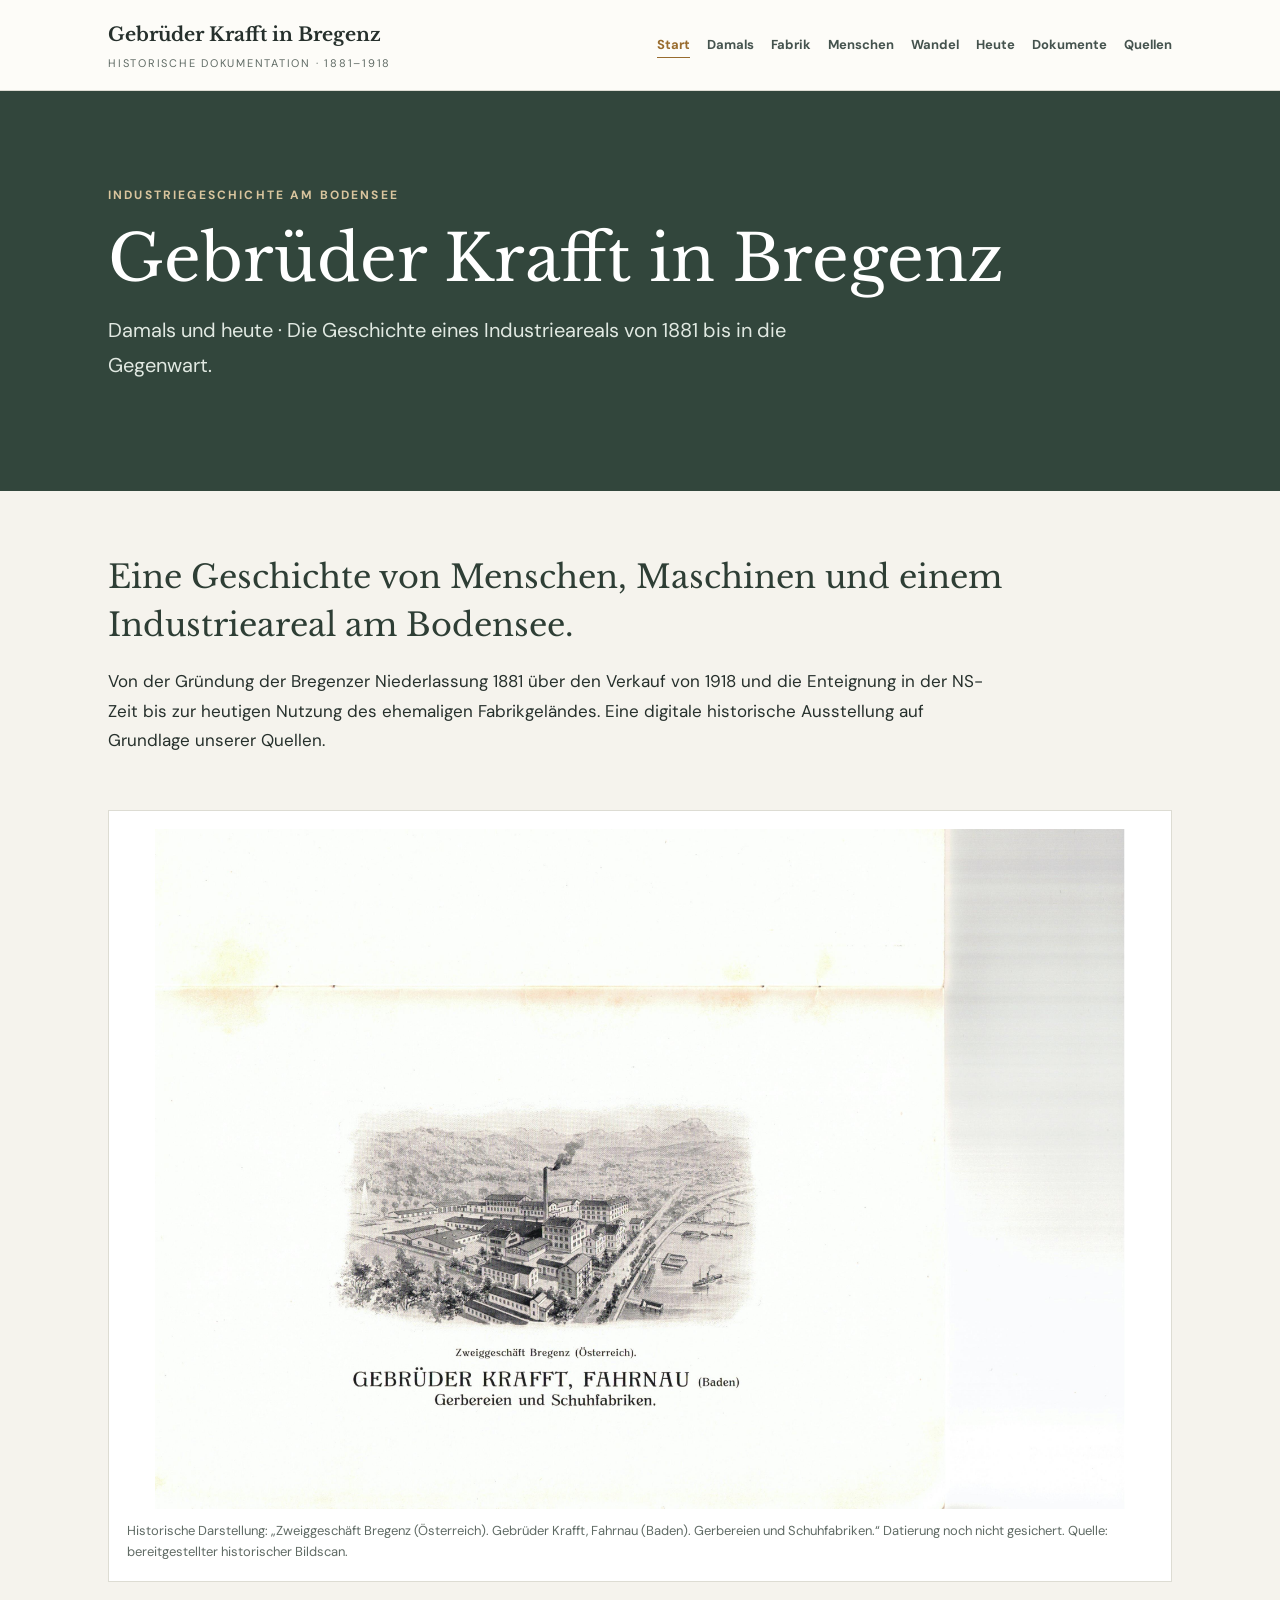
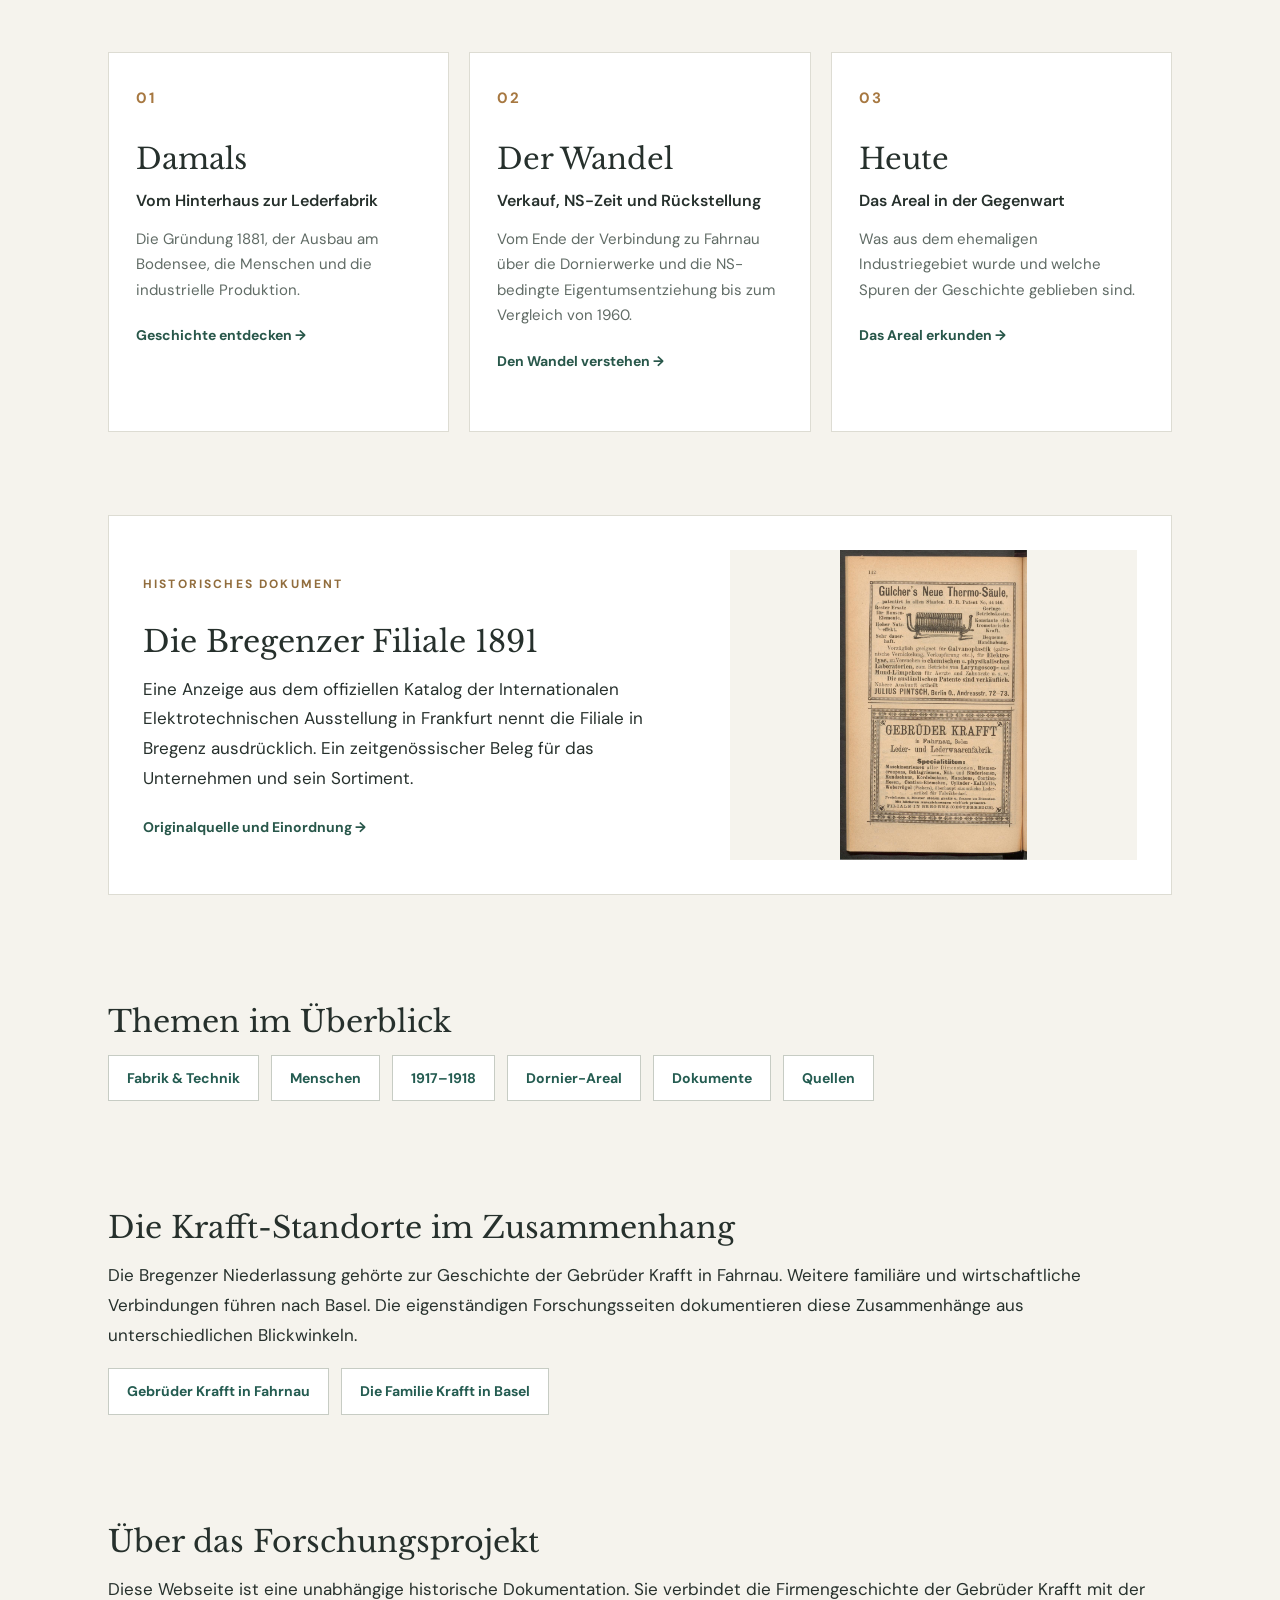
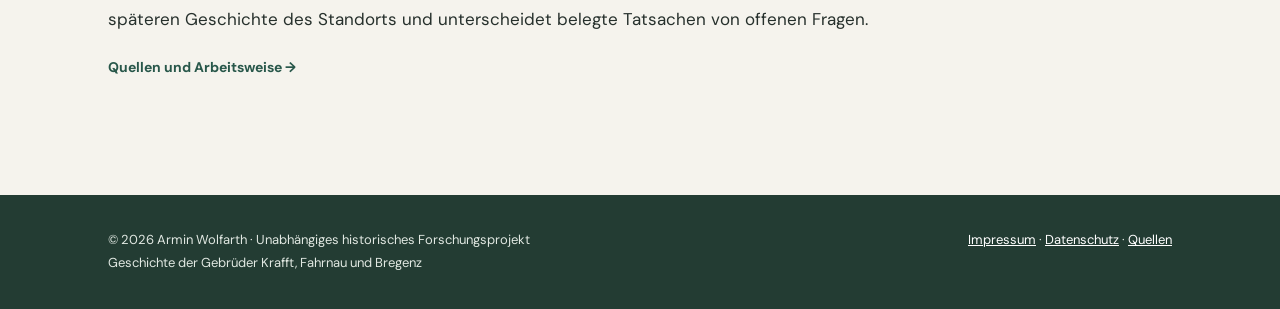
==== commit 6ebdb377: "Add files via upload" ====
--- a/index.html
+++ b/index.html
@@ -1,3 +1,106 @@
 <!DOCTYPE html>
-
-<html lang="de"><head><meta charset="utf-8"/><meta content="width=device-width, initial-scale=1" name="viewport"/><title>Von Fahrnau nach Bregenz | Gebrüder Krafft in Bregenz</title><meta content="Die österreichische Niederlassung der Gebrüder Krafft und ihre Geschichte von 1881 bis 1918." name="description"/><link href="assets/style.css" rel="stylesheet"/></head><body><header><div class="wrap top"><a class="brand" href="index.html">Gebrüder Krafft in Bregenz<small>Historische Dokumentation · 1881–1918</small></a><nav aria-label="Hauptnavigation"><a aria-current="page" href="index.html">Start</a><a href="gruendung.html">Damals</a><a href="fabrik.html">Fabrik</a><a href="menschen.html">Menschen</a><a href="kriegsjahre.html">Wandel</a><a href="areal-heute.html">Heute</a><a href="dokumente.html">Dokumente</a><a href="quellen.html">Quellen</a></nav></div></header><main><section class="hero"><div class="wrap"><div class="eyebrow">Industriegeschichte am Bodensee</div><h1>Gebrüder Krafft in Bregenz</h1><p>Damals und heute · Die Geschichte eines Industrieareals von 1881 bis in die Gegenwart.</p></div></section><div class="wrap"><section class="intro"><p class="lead">Eine Geschichte von Menschen, Maschinen und einem Industrieareal am Bodensee.</p><p>Von der Gründung der Bregenzer Niederlassung 1881 über den Verkauf von 1918 und die Enteignung in der NS-Zeit bis zur heutigen Nutzung des ehemaligen Fabrikgeländes. Eine digitale historische Ausstellung auf Grundlage unserer Quellen.</p></section><figure class="historic-view"><img alt="Historische Gesamtansicht des Zweiggeschäfts Gebrüder Krafft in Bregenz mit Fabrikgebäuden, Schornstein und Bodenseeufer" loading="lazy" src="assets/krafft-bregenz-historische-ansicht.jpg"/><figcaption>Historische Darstellung: „Zweiggeschäft Bregenz (Österreich). Gebrüder Krafft, Fahrnau (Baden). Gerbereien und Schuhfabriken.“ Datierung noch nicht gesichert. Quelle: bereitgestellter historischer Bildscan.</figcaption></figure><section class="section"><div class="exhibit-grid"><a class="exhibit" href="gruendung.html"><span class="exhibit-number">01</span><div><h2>Damals</h2><h3>Vom Hinterhaus zur Lederfabrik</h3><p>Die Gründung 1881, der Ausbau am Bodensee, die Menschen und die industrielle Produktion.</p><span class="more">Geschichte entdecken →</span></div></a><a class="exhibit" href="areal-heute.html#ns-zeit"><span class="exhibit-number">02</span><div><h2>Der Wandel</h2><h3>Verkauf, NS-Zeit und Rückstellung</h3><p>Vom Ende der Verbindung zu Fahrnau über die Dornierwerke und die NS-bedingte Eigentumsentziehung bis zum Vergleich von 1960.</p><span class="more">Den Wandel verstehen →</span></div></a><a class="exhibit" href="areal-heute.html"><span class="exhibit-number">03</span><div><h2>Heute</h2><h3>Das Areal in der Gegenwart</h3><p>Was aus dem ehemaligen Industriegebiet wurde und welche Spuren der Geschichte geblieben sind.</p><span class="more">Das Areal erkunden →</span></div></a></div></section><section class="section"><div class="feature"><div><span class="eyebrow dark">Historisches Dokument</span><h2>Die Bregenzer Filiale 1891</h2><p>Eine Anzeige aus dem offiziellen Katalog der Internationalen Elektrotechnischen Ausstellung in Frankfurt nennt die Filiale in Bregenz ausdrücklich. Ein zeitgenössischer Beleg für das Unternehmen und sein Sortiment.</p><a class="more" href="dokumente.html">Originalquelle und Einordnung →</a></div><img alt="Historische Firmenanzeige von Gebrüder Krafft, 1891" loading="lazy" src="assets/anzeige-1891.png"/></div></section><section class="section"><h2>Themen im Überblick</h2><div class="topic-links"><a href="fabrik.html">Fabrik &amp; Technik</a><a href="menschen.html">Menschen</a><a href="kriegsjahre.html">1917–1918</a><a href="areal-heute.html">Dornier-Areal</a><a href="dokumente.html">Dokumente</a><a href="quellen.html">Quellen</a></div></section><section class="section"><h2>Über das Forschungsprojekt</h2><p>Diese Webseite ist eine unabhängige historische Dokumentation. Sie verbindet die Firmengeschichte der Gebrüder Krafft mit der späteren Geschichte des Standorts und unterscheidet belegte Tatsachen von offenen Fragen.</p><p><a class="more" href="quellen.html">Quellen und Arbeitsweise →</a></p></section></div></main><footer class="footer"><div class="wrap foot"><div>© 2026 Armin Wolfarth · Unabhängiges historisches Forschungsprojekt<br/>Geschichte der Gebrüder Krafft, Fahrnau und Bregenz</div><div><a href="impressum.html">Impressum</a> · <a href="datenschutz.html">Datenschutz</a> · <a href="quellen.html">Quellen</a></div></div></footer></body></html>
+<html lang="de">
+<head>
+  <meta charset="utf-8">
+  <meta name="viewport" content="width=device-width, initial-scale=1">
+  <meta name="google-site-verification" content="zlRBgQFps5m0PwlhTDcf2eMCraI67N3e2OLOCPX6SGU">
+  <meta name="robots" content="index, follow">
+  <link rel="canonical" href="https://armin-historik.github.io/krafft-bregenz/">
+  <title>Von Fahrnau nach Bregenz | Gebrüder Krafft in Bregenz</title>
+  <meta name="description" content="Die österreichische Niederlassung der Gebrüder Krafft und ihre Geschichte von 1881 bis 1918.">
+  <link href="assets/style.css" rel="stylesheet">
+</head>
+<body>
+  <header>
+    <div class="wrap top">
+      <a class="brand" href="index.html">Gebrüder Krafft in Bregenz<small>Historische Dokumentation · 1881–1918</small></a>
+      <nav aria-label="Hauptnavigation">
+        <a aria-current="page" href="index.html">Start</a>
+        <a href="gruendung.html">Damals</a>
+        <a href="fabrik.html">Fabrik</a>
+        <a href="menschen.html">Menschen</a>
+        <a href="kriegsjahre.html">Wandel</a>
+        <a href="areal-heute.html">Heute</a>
+        <a href="dokumente.html">Dokumente</a>
+        <a href="quellen.html">Quellen</a>
+      </nav>
+    </div>
+  </header>
+  <main>
+    <section class="hero">
+      <div class="wrap">
+        <div class="eyebrow">Industriegeschichte am Bodensee</div>
+        <h1>Gebrüder Krafft in Bregenz</h1>
+        <p>Damals und heute · Die Geschichte eines Industrieareals von 1881 bis in die Gegenwart.</p>
+      </div>
+    </section>
+    <div class="wrap">
+      <section class="intro">
+        <p class="lead">Eine Geschichte von Menschen, Maschinen und einem Industrieareal am Bodensee.</p>
+        <p>Von der Gründung der Bregenzer Niederlassung 1881 über den Verkauf von 1918 und die Enteignung in der NS-Zeit bis zur heutigen Nutzung des ehemaligen Fabrikgeländes. Eine digitale historische Ausstellung auf Grundlage unserer Quellen.</p>
+      </section>
+      <figure class="historic-view">
+        <img alt="Historische Gesamtansicht des Zweiggeschäfts Gebrüder Krafft in Bregenz mit Fabrikgebäuden, Schornstein und Bodenseeufer" loading="lazy" src="assets/krafft-bregenz-historische-ansicht.jpg">
+        <figcaption>Historische Darstellung: „Zweiggeschäft Bregenz (Österreich). Gebrüder Krafft, Fahrnau (Baden). Gerbereien und Schuhfabriken.“ Datierung noch nicht gesichert. Quelle: bereitgestellter historischer Bildscan.</figcaption>
+      </figure>
+      <section class="section">
+        <div class="exhibit-grid">
+          <a class="exhibit" href="gruendung.html">
+            <span class="exhibit-number">01</span>
+            <div><h2>Damals</h2><h3>Vom Hinterhaus zur Lederfabrik</h3><p>Die Gründung 1881, der Ausbau am Bodensee, die Menschen und die industrielle Produktion.</p><span class="more">Geschichte entdecken →</span></div>
+          </a>
+          <a class="exhibit" href="kriegsjahre.html">
+            <span class="exhibit-number">02</span>
+            <div><h2>Der Wandel</h2><h3>Verkauf, NS-Zeit und Rückstellung</h3><p>Vom Ende der Verbindung zu Fahrnau über die Dornierwerke und die NS-bedingte Eigentumsentziehung bis zum Vergleich von 1960.</p><span class="more">Den Wandel verstehen →</span></div>
+          </a>
+          <a class="exhibit" href="areal-heute.html">
+            <span class="exhibit-number">03</span>
+            <div><h2>Heute</h2><h3>Das Areal in der Gegenwart</h3><p>Was aus dem ehemaligen Industriegebiet wurde und welche Spuren der Geschichte geblieben sind.</p><span class="more">Das Areal erkunden →</span></div>
+          </a>
+        </div>
+      </section>
+      <section class="section">
+        <div class="feature">
+          <div>
+            <span class="eyebrow dark">Historisches Dokument</span>
+            <h2>Die Bregenzer Filiale 1891</h2>
+            <p>Eine Anzeige aus dem offiziellen Katalog der Internationalen Elektrotechnischen Ausstellung in Frankfurt nennt die Filiale in Bregenz ausdrücklich. Ein zeitgenössischer Beleg für das Unternehmen und sein Sortiment.</p>
+            <a class="more" href="dokumente.html">Originalquelle und Einordnung →</a>
+          </div>
+          <img alt="Historische Firmenanzeige von Gebrüder Krafft, 1891" loading="lazy" src="assets/anzeige-1891.png">
+        </div>
+      </section>
+      <section class="section">
+        <h2>Themen im Überblick</h2>
+        <div class="topic-links">
+          <a href="fabrik.html">Fabrik &amp; Technik</a>
+          <a href="menschen.html">Menschen</a>
+          <a href="kriegsjahre.html">1917–1918</a>
+          <a href="areal-heute.html">Dornier-Areal</a>
+          <a href="dokumente.html">Dokumente</a>
+          <a href="quellen.html">Quellen</a>
+        </div>
+      </section>
+      <section class="section" aria-labelledby="krafft-standorte">
+        <h2 id="krafft-standorte">Die Krafft-Standorte im Zusammenhang</h2>
+        <p>Die Bregenzer Niederlassung gehörte zur Geschichte der Gebrüder Krafft in Fahrnau. Weitere familiäre und wirtschaftliche Verbindungen führen nach Basel. Die eigenständigen Forschungsseiten dokumentieren diese Zusammenhänge aus unterschiedlichen Blickwinkeln.</p>
+        <div class="topic-links">
+          <a href="https://krafft-fahrnau.de/">Gebrüder Krafft in Fahrnau</a>
+          <a href="https://armin-historik.github.io/krafft-in-basel/">Die Familie Krafft in Basel</a>
+        </div>
+      </section>
+      <section class="section">
+        <h2>Über das Forschungsprojekt</h2>
+        <p>Diese Webseite ist eine unabhängige historische Dokumentation. Sie verbindet die Firmengeschichte der Gebrüder Krafft mit der späteren Geschichte des Standorts und unterscheidet belegte Tatsachen von offenen Fragen.</p>
+        <p><a class="more" href="quellen.html">Quellen und Arbeitsweise →</a></p>
+      </section>
+    </div>
+  </main>
+  <footer class="footer">
+    <div class="wrap foot">
+      <div>© 2026 Armin Wolfarth · Unabhängiges historisches Forschungsprojekt<br>Geschichte der Gebrüder Krafft, Fahrnau und Bregenz</div>
+      <div><a href="impressum.html">Impressum</a> · <a href="datenschutz.html">Datenschutz</a> · <a href="quellen.html">Quellen</a></div>
+    </div>
+  </footer>
+</body>
+</html>
